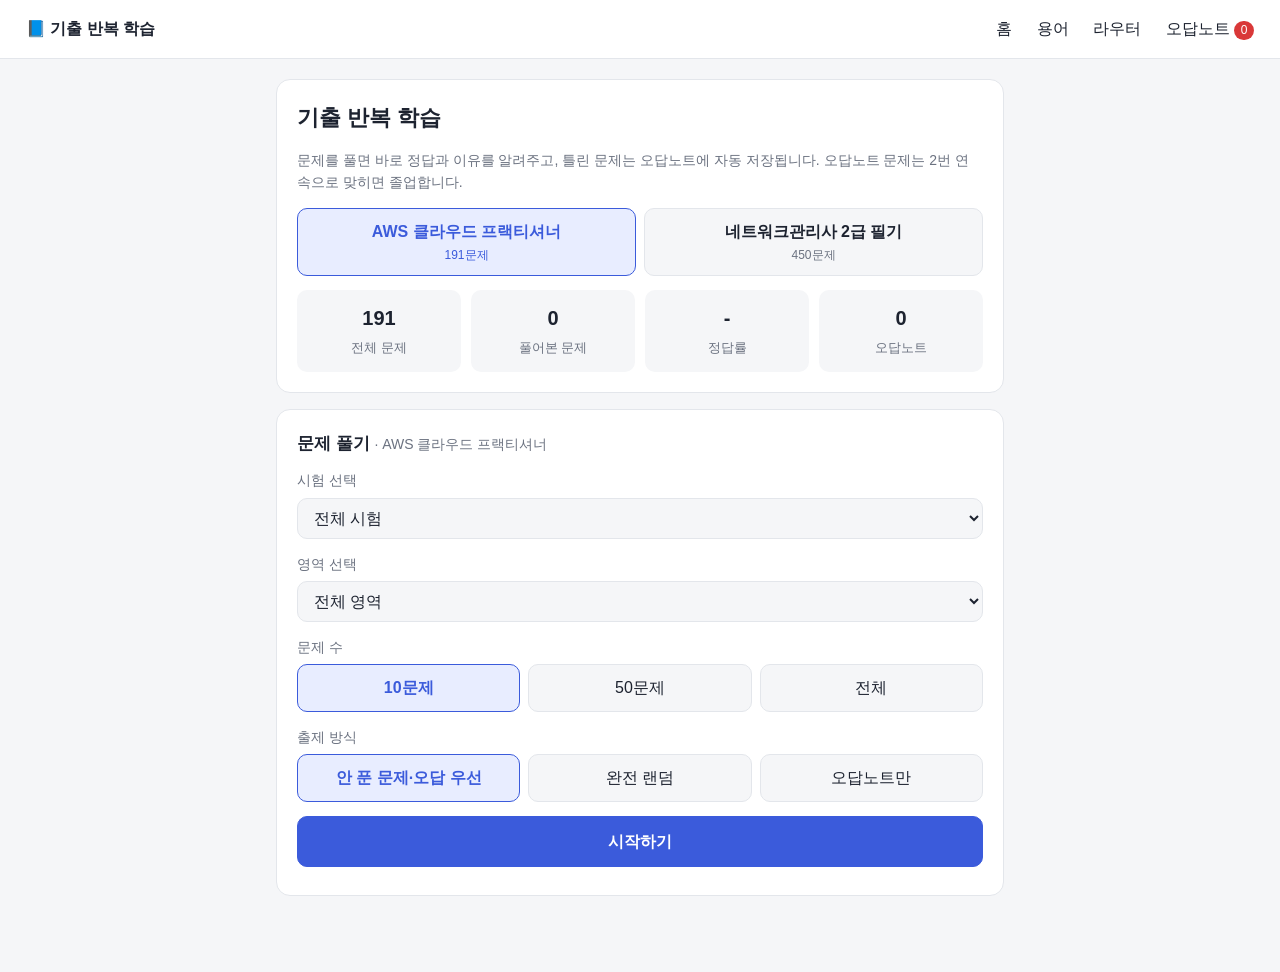
==== index.html @ fc65e85f "네트워크관리사 2급 451~540번 추가 (73문항, 4과목 네트워크 운용기기 신설) - 3과목 NOS 451~482번 24문항 (data/net2-3.js) - 4과목 네트워크 " ====
<!doctype html>
<html lang="ko">
<head>
  <meta charset="utf-8">
  <meta name="viewport" content="width=device-width, initial-scale=1">
  <title>기출 반복 학습</title>
  <link rel="stylesheet" href="style.css">
</head>
<body>
  <header class="topbar">
    <button class="brand" data-go="home">📘 기출 반복 학습</button>
    <nav>
      <button data-go="home">홈</button>
      <button data-go="glossary">용어</button>
      <a class="navlink" href="router/">라우터</a>
      <button data-go="notes">오답노트 <span id="noteBadge" class="badge">0</span></button>
    </nav>
  </header>

  <main id="app"></main>

  <script src="data/bank.js"></script>
  <script src="data/set1.js"></script>
  <script src="data/set2.js"></script>
  <script src="data/set3.js"></script>
  <script src="data/set4.js"></script>
  <script src="data/net2-1.js"></script>
  <script src="data/net2-2.js"></script>
  <script src="data/net2-3.js"></script>
  <script src="data/net2-4.js"></script>
  <script src="data/glossary.js"></script>
  <script src="app.js"></script>
</body>
</html>
---- style.css ----
:root {
  --bg: #f5f6f8;
  --card: #ffffff;
  --text: #1d2330;
  --muted: #6b7280;
  --line: #e3e6eb;
  --primary: #3b5bdb;
  --primary-soft: #e8edff;
  --good: #1f9d55;
  --good-soft: #e3f6ea;
  --bad: #d93838;
  --bad-soft: #fde8e8;
}
@media (prefers-color-scheme: dark) {
  :root {
    --bg: #12151c;
    --card: #1b1f29;
    --text: #e6e8ee;
    --muted: #9aa1ad;
    --line: #2c3240;
    --primary: #7b93ff;
    --primary-soft: #232b48;
    --good: #4ccb7f;
    --good-soft: #17301f;
    --bad: #ff6b6b;
    --bad-soft: #3a1c1f;
  }
}
* { box-sizing: border-box; }
body {
  margin: 0;
  background: var(--bg);
  color: var(--text);
  font-family: -apple-system, BlinkMacSystemFont, "Apple SD Gothic Neo", "Malgun Gothic", "Noto Sans KR", sans-serif;
  line-height: 1.6;
}
button { font: inherit; color: inherit; cursor: pointer; }

.topbar {
  position: sticky; top: 0; z-index: 10;
  display: flex; justify-content: space-between; align-items: center;
  padding: 10px 16px;
  background: var(--card);
  border-bottom: 1px solid var(--line);
}
.topbar button { background: none; border: none; padding: 6px 10px; border-radius: 8px; }
.topbar button:hover { background: var(--primary-soft); }
.brand { font-weight: 700; }
.badge {
  display: inline-block; min-width: 20px; padding: 0 6px;
  border-radius: 10px; background: var(--bad); color: #fff;
  font-size: 12px; text-align: center;
}

main { max-width: 760px; margin: 0 auto; padding: 20px 16px 60px; }

.card {
  background: var(--card);
  border: 1px solid var(--line);
  border-radius: 14px;
  padding: 20px;
  margin-bottom: 16px;
}
h1 { font-size: 22px; margin: 0 0 6px; }
h2 { font-size: 17px; margin: 0 0 12px; }
.muted { color: var(--muted); font-size: 14px; }

.stats { display: grid; grid-template-columns: repeat(4, 1fr); gap: 10px; }
.stat { text-align: center; padding: 12px 6px; border-radius: 10px; background: var(--bg); }
.stat b { display: block; font-size: 20px; }
.stat span { font-size: 13px; color: var(--muted); }
@media (max-width: 520px) { .stats { grid-template-columns: repeat(2, 1fr); } }

.field { margin-bottom: 14px; }
.field label { display: block; font-size: 14px; color: var(--muted); margin-bottom: 6px; }
select, input[type=text], textarea {
  width: 100%; padding: 10px 12px; font: inherit; color: var(--text);
  background: var(--bg); border: 1px solid var(--line); border-radius: 10px;
}
textarea { min-height: 60px; resize: vertical; }

.seg { display: flex; flex-wrap: wrap; gap: 8px; }
.seg button {
  flex: 1; min-width: 90px; padding: 10px; border-radius: 10px;
  border: 1px solid var(--line); background: var(--bg);
}
.seg button.on { border-color: var(--primary); background: var(--primary-soft); color: var(--primary); font-weight: 700; }

.btn {
  display: inline-block; padding: 12px 18px; border-radius: 10px;
  border: 1px solid var(--line); background: var(--card);
}
.btn.primary { background: var(--primary); border-color: var(--primary); color: #fff; font-weight: 700; }
.btn.danger { color: var(--bad); }
.btn.small { padding: 6px 12px; font-size: 14px; }
.btn:disabled { opacity: .5; cursor: not-allowed; }
.btn.block { width: 100%; }
.row { display: flex; gap: 8px; flex-wrap: wrap; }
.row .btn { flex: 1; }

.progress { height: 6px; background: var(--line); border-radius: 3px; overflow: hidden; margin: 8px 0 16px; }
.progress > div { height: 100%; background: var(--primary); transition: width .2s; }
.qhead { display: flex; justify-content: space-between; font-size: 14px; color: var(--muted); }
.qtext { font-size: 18px; font-weight: 600; white-space: pre-wrap; margin: 4px 0 16px; }
.qimg { max-width: 100%; border-radius: 8px; margin-bottom: 12px; }

.choices { display: flex; flex-direction: column; gap: 8px; }
.choice {
  display: flex; gap: 10px; text-align: left; width: 100%;
  padding: 12px 14px; border-radius: 10px;
  border: 1px solid var(--line); background: var(--bg);
}
.choice:hover:not(:disabled) { border-color: var(--primary); }
.choice .num { font-weight: 700; color: var(--muted); }
.choice.correct { border-color: var(--good); background: var(--good-soft); }
.choice.wrong { border-color: var(--bad); background: var(--bad-soft); }
.choice:disabled { cursor: default; }

.feedback { margin-top: 16px; padding: 14px 16px; border-radius: 10px; border-left: 4px solid; }
.feedback.good { background: var(--good-soft); border-color: var(--good); }
.feedback.bad { background: var(--bad-soft); border-color: var(--bad); }
.feedback .title { font-weight: 700; font-size: 16px; }
.feedback .why { margin-top: 6px; white-space: pre-wrap; }

.score { font-size: 44px; font-weight: 800; text-align: center; }
.list-item { border-top: 1px solid var(--line); padding: 14px 0; }
.list-item:first-child { border-top: none; padding-top: 0; }
.tag { display: inline-block; font-size: 12px; padding: 1px 8px; border-radius: 6px; background: var(--primary-soft); color: var(--primary); margin-right: 4px; }
.tag.bad { background: var(--bad-soft); color: var(--bad); }
.answer-line { margin-top: 6px; }
.answer-line b { color: var(--good); }
.empty { text-align: center; padding: 30px 0; color: var(--muted); }
.kbd-hint { font-size: 12px; color: var(--muted); margin-top: 10px; text-align: right; }
.choice.picked { border-color: var(--primary); background: var(--primary-soft); }
.choice span:last-child { flex: 1; }

/* 용어 학습 표 */
.toggle { display: flex; align-items: center; gap: 8px; margin-top: 12px; font-size: 14px; cursor: pointer; }
.gl-table { width: 100%; border-collapse: collapse; font-size: 14px; }
.gl-table th { text-align: left; font-size: 13px; color: var(--muted); font-weight: 600; padding: 8px; border-bottom: 2px solid var(--line); }
.gl-table td { padding: 12px 8px; border-bottom: 1px solid var(--line); vertical-align: top; }
.gl-table tr.known td { opacity: .55; }
.gl-term b { font-size: 15px; }
.gl-term .muted { font-size: 12px; margin: 2px 0 4px; }
.gl-tip span { display: block; }
.gl-quiz { margin-top: 8px; }
.gl-known label { display: flex; align-items: center; gap: 4px; font-size: 13px; white-space: nowrap; cursor: pointer; }
.gl-table td.hidden { cursor: pointer; }
.gl-table td.hidden > * { visibility: hidden; }
.gl-table td.hidden { background: repeating-linear-gradient(45deg, var(--bg), var(--bg) 8px, var(--line) 8px, var(--line) 16px); border-radius: 8px; }
.gl-table td.hidden::before { content: attr(data-label) " · 눌러서 보기"; display: block; color: var(--muted); font-size: 13px; margin-bottom: -1.4em; }
@media (max-width: 640px) {
  .gl-table thead { display: none; }
  .gl-table, .gl-table tbody, .gl-table tr, .gl-table td { display: block; width: 100%; }
  .gl-table tr { border-bottom: 1px solid var(--line); padding: 12px 0; }
  .gl-table td { border: none; padding: 4px 0; }
  .gl-table td.hidden { padding: 8px; margin: 4px 0; min-height: 44px; }
  .gl-table td[data-label]:not(.hidden)::before { content: attr(data-label); display: block; font-size: 12px; color: var(--muted); font-weight: 600; }
}

/* 페이지 넘기기 */
.gl-head { display: flex; justify-content: space-between; margin-bottom: 8px; }
.pager { display: flex; flex-wrap: wrap; justify-content: center; gap: 6px; margin-top: 16px; }
.pager button { min-width: 38px; padding: 8px 10px; border-radius: 8px; border: 1px solid var(--line); background: var(--bg); font-size: 14px; }
.pager button.on { background: var(--primary); border-color: var(--primary); color: #fff; font-weight: 700; }
.pager button:disabled { opacity: .4; cursor: default; }
.pager .gap { padding: 8px 2px; color: var(--muted); }

/* 단어 추가 · 뜻 찾기 */
.link { background: none; border: none; padding: 0; color: var(--primary); font-size: 13px; text-decoration: underline; }
.link.danger { color: var(--bad); }
.tag.mine { background: var(--good-soft); color: var(--good); }
.gl-mine-actions { margin-top: 6px; font-size: 13px; color: var(--muted); }
.gl-meaning .src { display: inline-block; margin-top: 4px; font-size: 12px; }
.lk-block { margin-top: 14px; padding: 12px 14px; border-radius: 10px; background: var(--bg); border: 1px solid var(--line); }
.lk-title { font-weight: 700; margin-bottom: 6px; }
.lk-item { padding: 6px 0; border-top: 1px dashed var(--line); font-size: 14px; }
.lk-item:first-of-type { border-top: none; }
.lk-item .link { margin-left: 8px; }
.lk-links { margin-top: 10px; font-size: 13px; }
.lk-links a { color: var(--primary); }
.lk-editor { margin-top: 14px; padding: 14px; border-radius: 10px; border: 1px dashed var(--primary); }
@media (max-width: 640px) {
  .pager { gap: 4px; }
  .pager button { min-width: 34px; padding: 7px 8px; font-size: 13px; }
}

/* 과목(카테고리) */
.cat-seg { margin: 12px 0 14px; }
.cat-seg button { display: flex; flex-direction: column; align-items: center; gap: 2px; font-weight: 600; }
.cat-seg button small { font-size: 12px; font-weight: 400; color: var(--muted); }
.cat-seg button.on small { color: var(--primary); }
.tag.hot { background: #fff1d6; color: #a15c00; }
@media (prefers-color-scheme: dark) { .tag.hot { background: #3a2c10; color: #f3c46b; } }
.feedback .seen { margin-top: 8px; font-size: 13px; }
.cat-seg .short { display: none; }
@media (max-width: 520px) { .cat-seg .full { display: none; } .cat-seg .short { display: inline; } }

.topbar a.navlink { padding: 6px 10px; border-radius: 8px; color: inherit; text-decoration: none; }
.topbar a.navlink:hover { background: var(--primary-soft); }
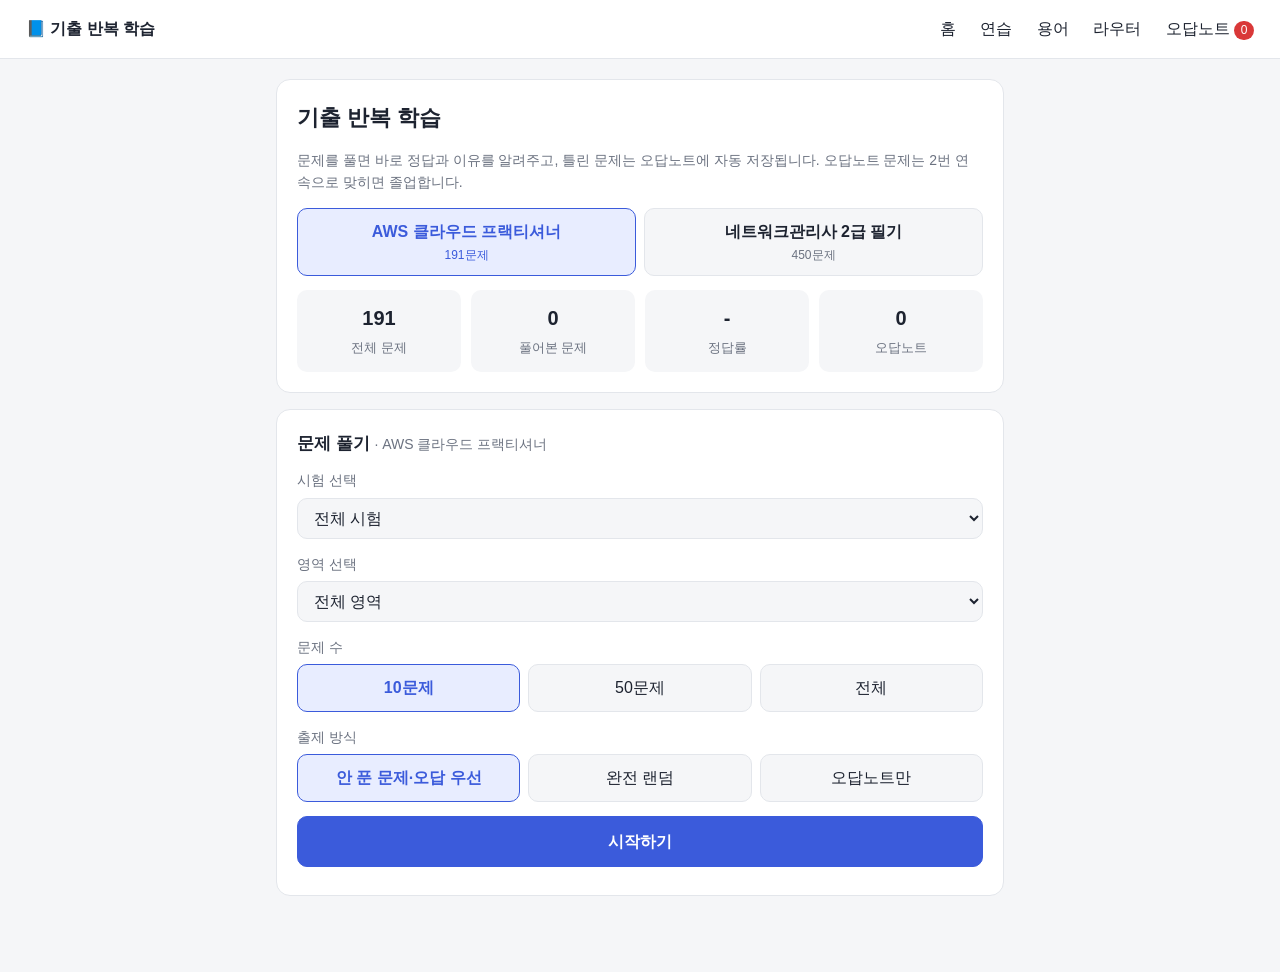
==== commit 93a4485d: "계산 연습 페이지와 네트워크관리사 단어장 추가 - 연습: 서브넷 계산, 마스크·변환, 경로 선택(AD·최장 일치·OSPF Cost·RIP), DHCP 무작위 문제와 풀이 - 용어:" ====
--- a/index.html
+++ b/index.html
@@ -8,9 +8,10 @@
 </head>
 <body>
   <header class="topbar">
-    <button class="brand" data-go="home">📘 기출 반복 학습</button>
+    <button class="brand" data-go="home">📘 <span class="brand-t">기출 반복 학습</span></button>
     <nav>
       <button data-go="home">홈</button>
+      <button data-go="practice">연습</button>
       <button data-go="glossary">용어</button>
       <a class="navlink" href="router/">라우터</a>
       <button data-go="notes">오답노트 <span id="noteBadge" class="badge">0</span></button>
@@ -29,6 +30,8 @@
   <script src="data/net2-3.js"></script>
   <script src="data/net2-4.js"></script>
   <script src="data/glossary.js"></script>
+  <script src="data/glossary-net.js"></script>
   <script src="app.js"></script>
+  <script src="practice.js"></script>
 </body>
 </html>
--- a/style.css
+++ b/style.css
@@ -198,3 +198,34 @@
 
 .topbar a.navlink { padding: 6px 10px; border-radius: 8px; color: inherit; text-decoration: none; }
 .topbar a.navlink:hover { background: var(--primary-soft); }
+
+/* 계산 연습 */
+.px-q code, .px-why code { font-family: ui-monospace, SFMono-Regular, Menlo, Consolas, monospace; font-size: .92em; }
+.px-given { margin: 10px 0 4px; padding: 10px 14px; border-radius: 10px; background: var(--primary-soft); color: var(--primary); font-family: ui-monospace, SFMono-Regular, Menlo, Consolas, monospace; font-size: 17px; font-weight: 700; white-space: normal; }
+.px-fields { display: grid; grid-template-columns: 1fr 1fr; gap: 0 12px; }
+@media (max-width: 520px) { .px-fields { grid-template-columns: 1fr; } }
+.px-fields input { font-family: ui-monospace, SFMono-Regular, Menlo, Consolas, monospace; }
+.px-fields input.ok { border-color: var(--good); background: var(--good-soft); }
+.px-fields input.ng { border-color: var(--bad); background: var(--bad-soft); }
+.px-ans { font-size: 13px; margin-top: 4px; min-height: 1em; }
+.px-ans b { color: var(--good); font-family: ui-monospace, SFMono-Regular, Menlo, Consolas, monospace; }
+.good-t { color: var(--good); }
+.feedback .px-why { white-space: normal; line-height: 1.75; }
+.px-bin { margin: 10px 0 6px; padding: 10px 12px; border-radius: 8px; background: var(--card); border: 1px solid var(--line); font-size: 13px; overflow-x: auto; }
+.px-bin div { white-space: nowrap; }
+.px-bin div > span:first-child { display: inline-block; width: 74px; color: var(--muted); }
+.px-net { color: var(--primary); font-weight: 700; }
+.px-host { color: #c2410c; }
+@media (prefers-color-scheme: dark) { .px-host { color: #fb923c; } }
+.px-pre { margin: 10px 0 0; padding: 10px 12px; border-radius: 8px; background: var(--bg); border: 1px solid var(--line); font-size: 13px; font-weight: 400; overflow-x: auto; white-space: pre; }
+.px-table { border-collapse: collapse; font-size: 13px; margin-top: 8px; }
+.px-table td, .px-table th { border: 1px solid var(--line); padding: 2px 10px; text-align: left; }
+.px-order { display: flex; flex-wrap: wrap; gap: 6px; min-height: 30px; margin-bottom: 12px; padding: 8px; border-radius: 10px; border: 1px dashed var(--line); }
+.px-order .tag { font-size: 14px; padding: 3px 10px; }
+.gl-meaning > span, .gl-tip > span { white-space: pre-line; }
+.topbar nav { white-space: nowrap; }
+@media (max-width: 560px) {
+  .brand-t { display: none; }
+  .topbar { padding: 8px 6px; }
+  .topbar nav button, .topbar a.navlink { padding: 6px 5px; font-size: 14px; }
+}
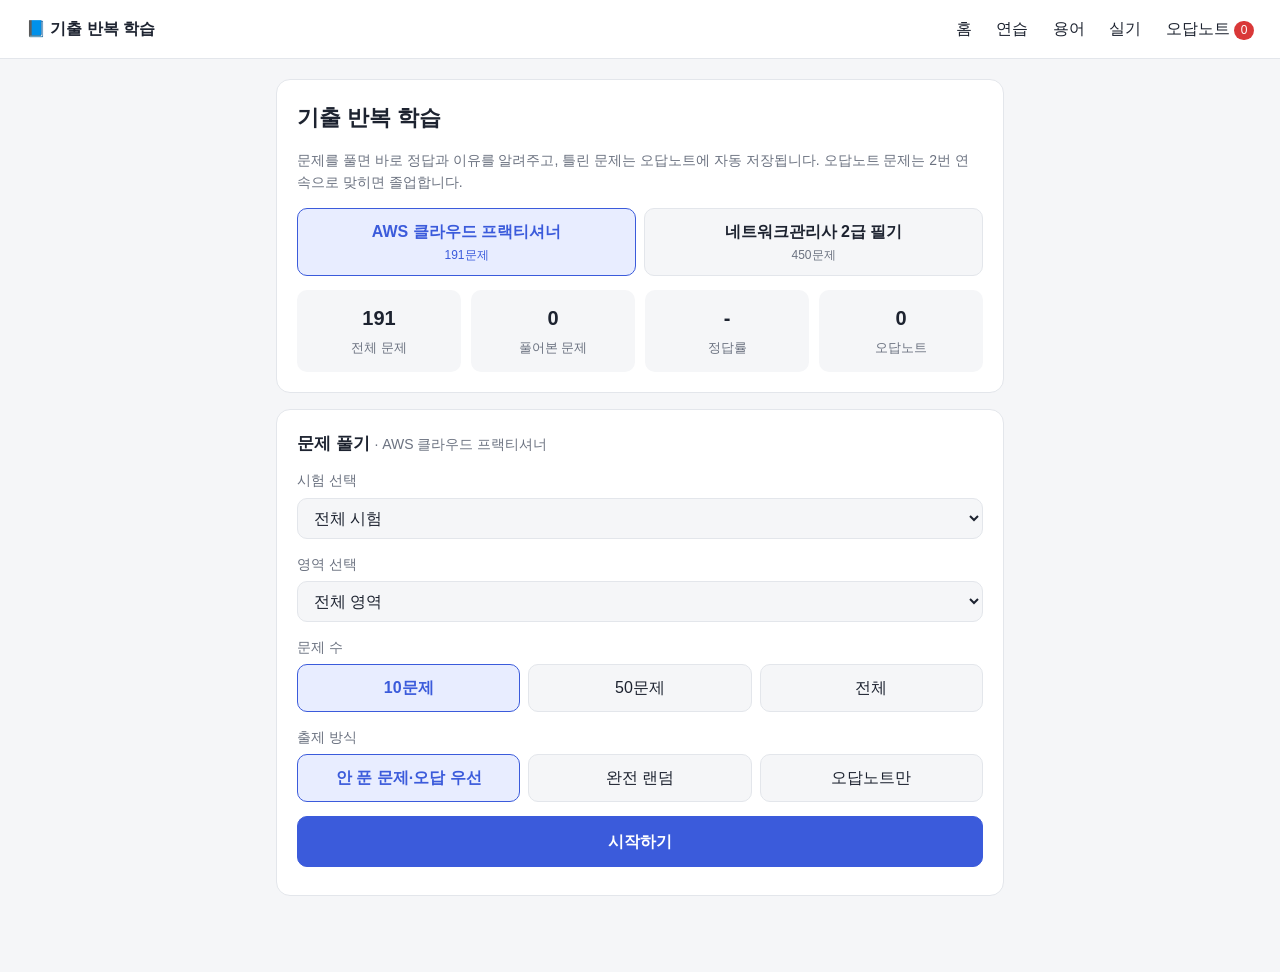
==== commit 069d6e8e: "실기 실습장 추가: 윈도우·리눅스 서버 실습장, 실기 메뉴 - windows/, linux/ 실습장(과제 각 21개) 추가, 상단에 학습 홈·실습장 간 이동 링크 - 상단 '라우터" ====
--- a/index.html
+++ b/index.html
@@ -13,7 +13,7 @@
       <button data-go="home">홈</button>
       <button data-go="practice">연습</button>
       <button data-go="glossary">용어</button>
-      <a class="navlink" href="router/">라우터</a>
+      <button data-go="labs">실기</button>
       <button data-go="notes">오답노트 <span id="noteBadge" class="badge">0</span></button>
     </nav>
   </header>
--- a/style.css
+++ b/style.css
@@ -229,3 +229,15 @@
   .topbar { padding: 8px 6px; }
   .topbar nav button, .topbar a.navlink { padding: 6px 5px; font-size: 14px; }
 }
+
+/* 실기 실습장 */
+.lab-card { display: flex; gap: 14px; align-items: center; color: inherit; text-decoration: none; }
+.lab-card:hover { border-color: var(--primary); }
+.lab-ic { font-size: 30px; flex: none; }
+.lab-body { flex: 1; min-width: 0; }
+.lab-body h2 { margin-bottom: 4px; }
+.lab-body p { margin: 0 0 10px; }
+.lab-prog { height: 6px; border-radius: 99px; background: var(--bg); overflow: hidden; margin-bottom: 4px; }
+.lab-prog div { height: 100%; background: var(--primary); }
+.lab-go { font-size: 26px; color: var(--muted); flex: none; }
+.small { font-size: 13px; }
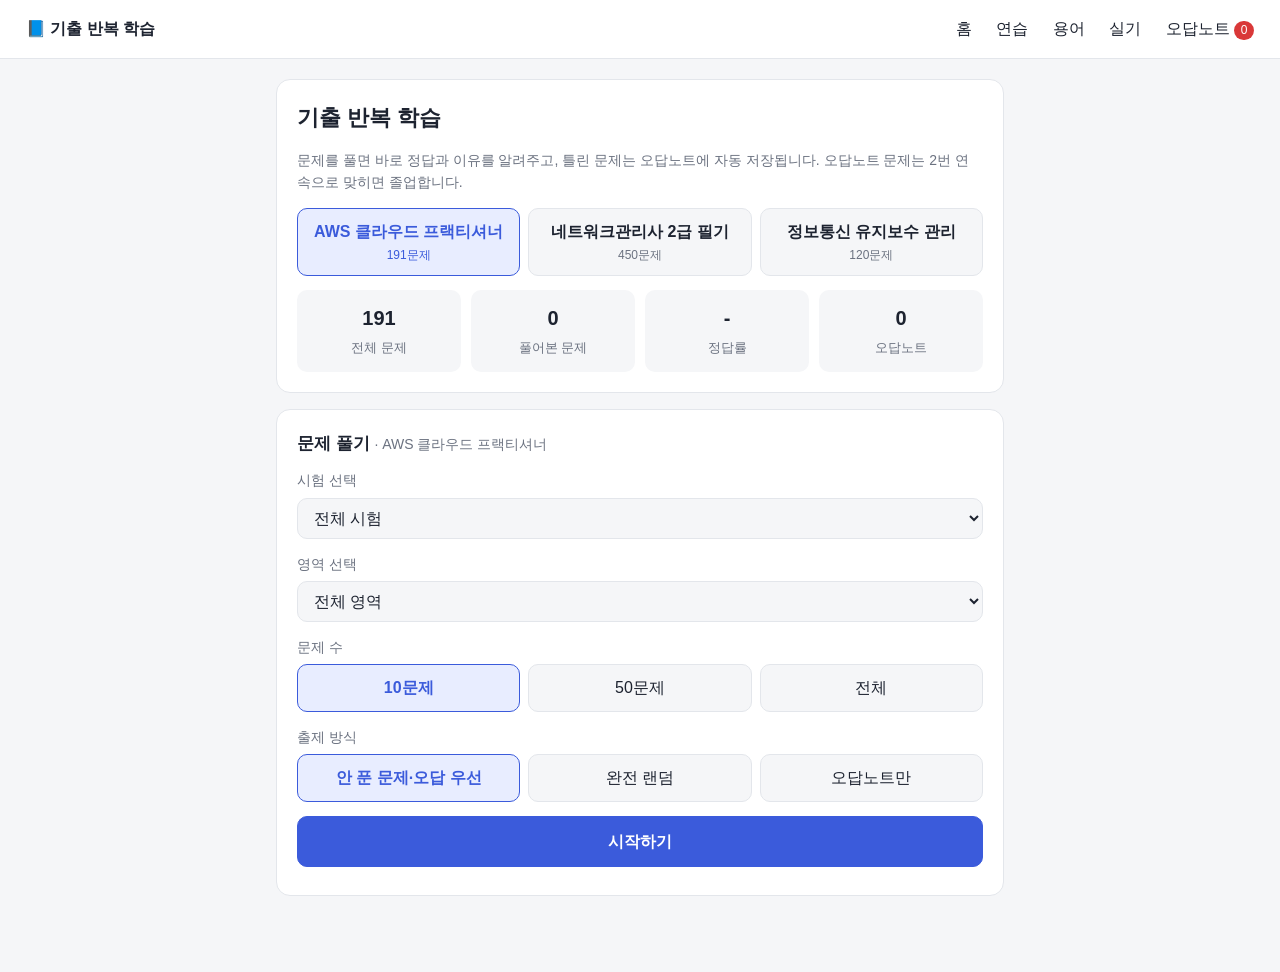
==== commit 92f14ce4: "정보통신 유지보수 관리 과목 추가: 예상문제 120개, 용어 60개 - 강의자료(유지보수·관리기준 고시 2025-48호, 네트워크 기초, 설비 종류, 준공도면, 광통신·OTDR, " ====
--- a/index.html
+++ b/index.html
@@ -4,7 +4,7 @@
   <meta charset="utf-8">
   <meta name="viewport" content="width=device-width, initial-scale=1">
   <title>기출 반복 학습</title>
-  <link rel="stylesheet" href="style.css">
+  <link rel="stylesheet" href="style.css?v=20261124a">
 </head>
 <body>
   <header class="topbar">
@@ -20,18 +20,23 @@
 
   <main id="app"></main>
 
-  <script src="data/bank.js"></script>
-  <script src="data/set1.js"></script>
-  <script src="data/set2.js"></script>
-  <script src="data/set3.js"></script>
-  <script src="data/set4.js"></script>
-  <script src="data/net2-1.js"></script>
-  <script src="data/net2-2.js"></script>
-  <script src="data/net2-3.js"></script>
-  <script src="data/net2-4.js"></script>
-  <script src="data/glossary.js"></script>
-  <script src="data/glossary-net.js"></script>
-  <script src="app.js"></script>
-  <script src="practice.js"></script>
+  <script src="data/bank.js?v=20261124a"></script>
+  <script src="data/set1.js?v=20261124a"></script>
+  <script src="data/set2.js?v=20261124a"></script>
+  <script src="data/set3.js?v=20261124a"></script>
+  <script src="data/set4.js?v=20261124a"></script>
+  <script src="data/net2-1.js?v=20261124a"></script>
+  <script src="data/net2-2.js?v=20261124a"></script>
+  <script src="data/net2-3.js?v=20261124a"></script>
+  <script src="data/net2-4.js?v=20261124a"></script>
+  <script src="data/glossary.js?v=20261124a"></script>
+  <script src="data/ict-1.js?v=20261124a"></script>
+  <script src="data/ict-2.js?v=20261124a"></script>
+  <script src="data/ict-3.js?v=20261124a"></script>
+  <script src="data/ict-4.js?v=20261124a"></script>
+  <script src="data/glossary-net.js?v=20261124a"></script>
+  <script src="data/glossary-ict.js?v=20261124a"></script>
+  <script src="app.js?v=20261124a"></script>
+  <script src="practice.js?v=20261124a"></script>
 </body>
 </html>
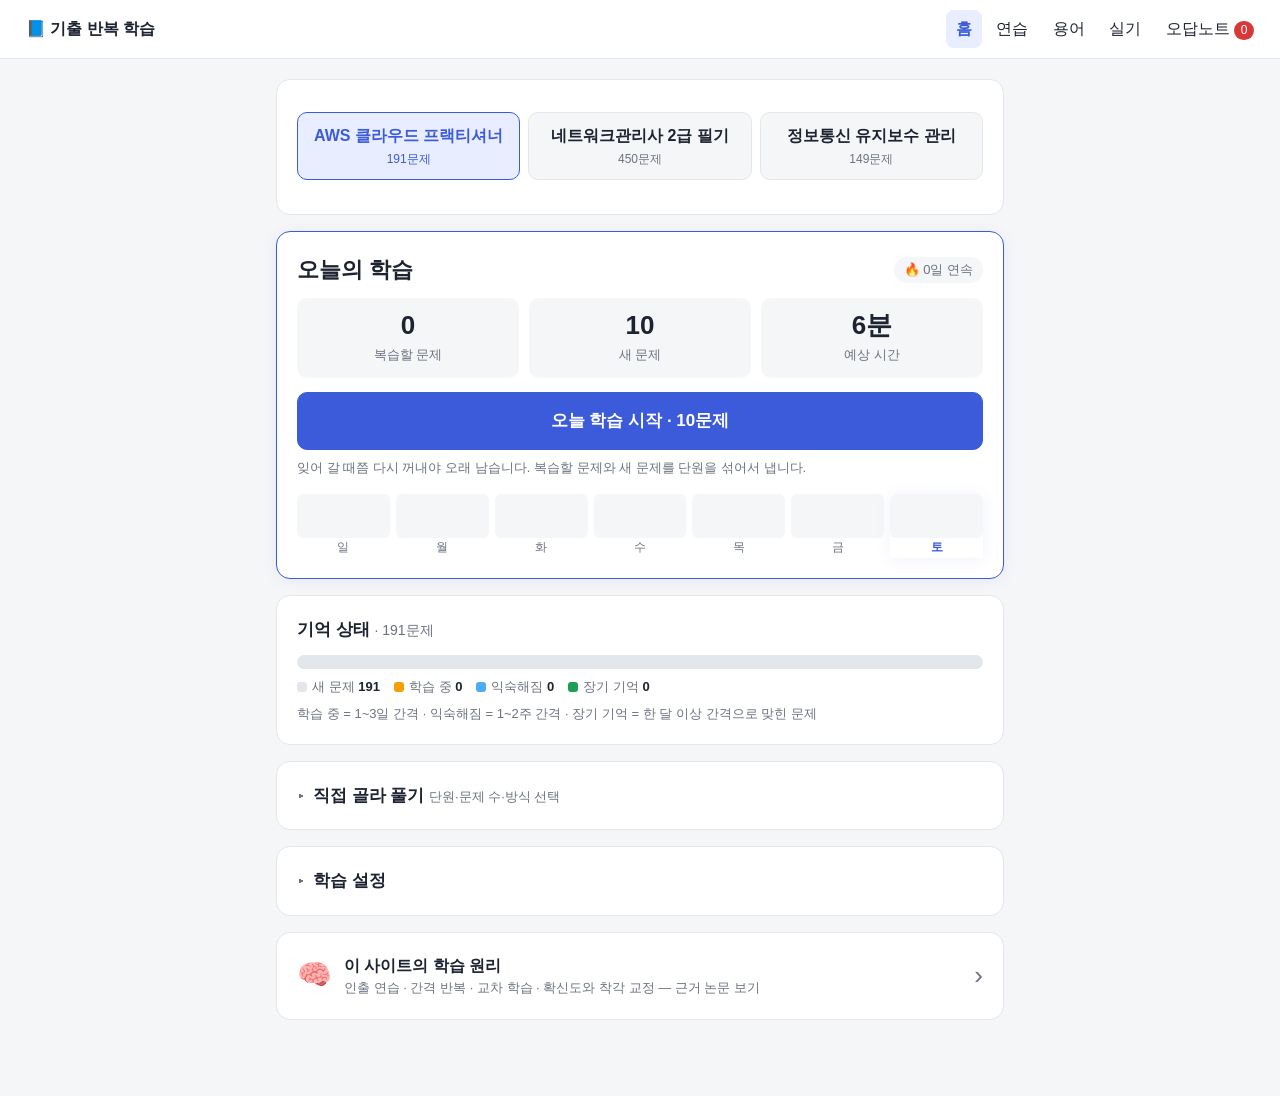
==== commit 4c9562a2: "학습 연구 기반 개편(간격 반복·확신도·연속 재학습), 정보통신 그림 문제 29개 - 오늘의 학습: 복습 예정 + 새 문제를 단원 섞어 출제, 간격 1·3·7·16·35·80일 -" ====
--- a/index.html
+++ b/index.html
@@ -4,7 +4,7 @@
   <meta charset="utf-8">
   <meta name="viewport" content="width=device-width, initial-scale=1">
   <title>기출 반복 학습</title>
-  <link rel="stylesheet" href="style.css?v=20261124a">
+  <link rel="stylesheet" href="style.css?v=20261124b">
 </head>
 <body>
   <header class="topbar">
@@ -20,23 +20,24 @@
 
   <main id="app"></main>
 
-  <script src="data/bank.js?v=20261124a"></script>
-  <script src="data/set1.js?v=20261124a"></script>
-  <script src="data/set2.js?v=20261124a"></script>
-  <script src="data/set3.js?v=20261124a"></script>
-  <script src="data/set4.js?v=20261124a"></script>
-  <script src="data/net2-1.js?v=20261124a"></script>
-  <script src="data/net2-2.js?v=20261124a"></script>
-  <script src="data/net2-3.js?v=20261124a"></script>
-  <script src="data/net2-4.js?v=20261124a"></script>
-  <script src="data/glossary.js?v=20261124a"></script>
-  <script src="data/ict-1.js?v=20261124a"></script>
-  <script src="data/ict-2.js?v=20261124a"></script>
-  <script src="data/ict-3.js?v=20261124a"></script>
-  <script src="data/ict-4.js?v=20261124a"></script>
-  <script src="data/glossary-net.js?v=20261124a"></script>
-  <script src="data/glossary-ict.js?v=20261124a"></script>
-  <script src="app.js?v=20261124a"></script>
-  <script src="practice.js?v=20261124a"></script>
+  <script src="data/bank.js?v=20261124b"></script>
+  <script src="data/set1.js?v=20261124b"></script>
+  <script src="data/set2.js?v=20261124b"></script>
+  <script src="data/set3.js?v=20261124b"></script>
+  <script src="data/set4.js?v=20261124b"></script>
+  <script src="data/net2-1.js?v=20261124b"></script>
+  <script src="data/net2-2.js?v=20261124b"></script>
+  <script src="data/net2-3.js?v=20261124b"></script>
+  <script src="data/net2-4.js?v=20261124b"></script>
+  <script src="data/glossary.js?v=20261124b"></script>
+  <script src="data/ict-1.js?v=20261124b"></script>
+  <script src="data/ict-2.js?v=20261124b"></script>
+  <script src="data/ict-3.js?v=20261124b"></script>
+  <script src="data/ict-4.js?v=20261124b"></script>
+  <script src="data/ict-5.js?v=20261124b"></script>
+  <script src="data/glossary-net.js?v=20261124b"></script>
+  <script src="data/glossary-ict.js?v=20261124b"></script>
+  <script src="app.js?v=20261124b"></script>
+  <script src="practice.js?v=20261124b"></script>
 </body>
 </html>
--- a/style.css
+++ b/style.css
@@ -27,6 +27,7 @@
   }
 }
 * { box-sizing: border-box; }
+[hidden] { display: none !important; }
 body {
   margin: 0;
   background: var(--bg);
@@ -241,3 +242,91 @@
 .lab-prog div { height: 100%; background: var(--primary); }
 .lab-go { font-size: 26px; color: var(--muted); flex: none; }
 .small { font-size: 13px; }
+
+/* ── 학습 엔진(간격 반복·확신도) ── */
+.topbar nav .on { background: var(--primary-soft); color: var(--primary); font-weight: 700; }
+.small { font-size: 13px; }
+details > summary { cursor: pointer; list-style: none; }
+details > summary::-webkit-details-marker { display: none; }
+details > summary::before { content: "▸"; display: inline-block; width: 1em; color: var(--muted); transition: transform .15s; }
+details[open] > summary::before { transform: rotate(90deg); }
+
+.today { border-color: var(--primary); box-shadow: 0 2px 14px rgba(59, 91, 219, .08); }
+.today-head { display: flex; justify-content: space-between; align-items: center; gap: 8px; margin-bottom: 10px; }
+.today-head h1 { margin: 0; }
+.streak { font-size: 13px; padding: 3px 10px; border-radius: 999px; background: var(--bg); color: var(--muted); white-space: nowrap; }
+.streak.on { background: #fff1d6; color: #a15c00; font-weight: 700; }
+.today-nums { display: grid; grid-template-columns: repeat(3, 1fr); gap: 10px; margin-bottom: 14px; }
+.today-nums > div { text-align: center; padding: 12px 6px; border-radius: 10px; background: var(--bg); }
+.today-nums b { display: block; font-size: 26px; line-height: 1.2; }
+.today-nums span { font-size: 13px; color: var(--muted); }
+.btn.big { padding: 14px; font-size: 17px; }
+.done-box { display: flex; gap: 12px; align-items: center; padding: 12px 14px; border-radius: 10px; background: var(--good-soft); margin-bottom: 12px; }
+.done-ic { font-size: 28px; }
+
+.week { display: grid; grid-template-columns: repeat(7, 1fr); gap: 6px; margin-top: 16px; }
+.wk { text-align: center; font-size: 12px; color: var(--muted); }
+.wk-bar { height: 44px; border-radius: 6px; background: var(--bg); display: flex; align-items: flex-end; overflow: hidden; }
+.wk-bar > div { width: 100%; background: var(--primary); opacity: .75; border-radius: 6px 6px 0 0; }
+.wk.today span { color: var(--primary); font-weight: 700; }
+
+.memstack { display: flex; height: 14px; border-radius: 7px; overflow: hidden; background: var(--bg); gap: 2px; }
+.memlegend { display: flex; flex-wrap: wrap; gap: 6px 14px; margin-top: 8px; font-size: 13px; color: var(--muted); }
+.memlegend i { display: inline-block; width: 10px; height: 10px; border-radius: 3px; margin-right: 5px; vertical-align: -1px; }
+.memlegend b { color: var(--text); }
+.m0 { background: var(--line); }
+.m1 { background: #f59f00; }
+.m2 { background: #4dabf7; }
+.m3 { background: var(--good); }
+.hyper-box { display: flex; justify-content: space-between; align-items: center; gap: 10px; margin-top: 12px; padding: 10px 12px; border-radius: 10px; background: #fff1d6; }
+.hyper-box .btn { flex: 0 0 auto; }
+
+.sci-link { display: flex; gap: 12px; align-items: center; color: inherit; text-decoration: none; }
+.sci-link > span:first-child { font-size: 28px; }
+.sci-link > div { flex: 1; }
+.sci-link:hover { border-color: var(--primary); }
+
+.tag.new { background: var(--good-soft); color: var(--good); }
+.tag.re { background: #fff1d6; color: #a15c00; }
+.qimg-link { display: block; }
+.qimg { display: block; margin: 4px auto 4px; border: 1px solid var(--line); background: #fff; }
+.qimg-hint { text-align: center; margin-bottom: 12px; }
+.small-img { max-height: 220px; width: auto; margin: 8px 0; }
+
+.recall-box { padding: 14px; border: 1px dashed var(--primary); border-radius: 10px; background: var(--primary-soft); display: grid; gap: 10px; }
+.conf { margin-top: 12px; padding: 12px; border-radius: 10px; background: var(--bg); }
+.conf-q { font-weight: 700; margin-bottom: 8px; }
+.conf-btns { display: grid; grid-template-columns: repeat(3, 1fr); gap: 8px; }
+.conf-btns button { padding: 10px 6px; border-radius: 10px; border: 1px solid var(--line); background: var(--card); }
+.conf-btns button b { display: inline-block; min-width: 18px; color: var(--muted); }
+.conf-btns .conf-sure:hover { border-color: var(--good); background: var(--good-soft); }
+.conf-btns .conf-mid:hover { border-color: #4dabf7; }
+.conf-btns .conf-guess:hover { border-color: #f59f00; background: #fff1d6; }
+.fb-msgs { display: grid; gap: 6px; margin-top: 10px; }
+.fb-note { padding: 8px 10px; border-radius: 8px; background: var(--card); font-size: 14px; }
+.fb-note.hyper { border: 1px solid #f59f00; }
+.result-notes { display: grid; gap: 6px; margin: 4px 0 14px; padding: 12px 14px; border-radius: 10px; background: var(--bg); font-size: 14px; }
+.note-ans { margin-top: 6px; }
+.note-ans > summary { color: var(--primary); font-size: 14px; }
+
+.sci h2 { margin-bottom: 10px; }
+.sci-row { display: grid; grid-template-columns: 86px 1fr; gap: 10px; margin-bottom: 8px; font-size: 15px; }
+.sci-row b { color: var(--primary); font-size: 14px; padding-top: 2px; }
+.sci-row p { margin: 0; }
+.sci-refs { font-size: 13px; }
+.sci-refs ul { margin: 6px 0 0; padding-left: 18px; }
+.sci-refs li { margin-bottom: 4px; }
+.sci-refs a { color: var(--muted); }
+.sci-flow { display: flex; flex-wrap: wrap; align-items: center; gap: 6px; margin-top: 10px; font-size: 13px; }
+.sci-flow span { padding: 3px 10px; border-radius: 999px; background: var(--primary-soft); color: var(--primary); }
+.sci-flow i { font-style: normal; color: var(--muted); }
+
+@media (prefers-color-scheme: dark) {
+  .streak.on, .hyper-box, .tag.re, .conf-btns .conf-guess:hover { background: #3a2c10; color: #f3c46b; }
+  .qimg { background: #fff; }
+}
+@media (max-width: 520px) {
+  .sci-row { grid-template-columns: 1fr; gap: 2px; }
+  .today-nums b { font-size: 22px; }
+  .hyper-box { flex-direction: column; align-items: stretch; }
+}
